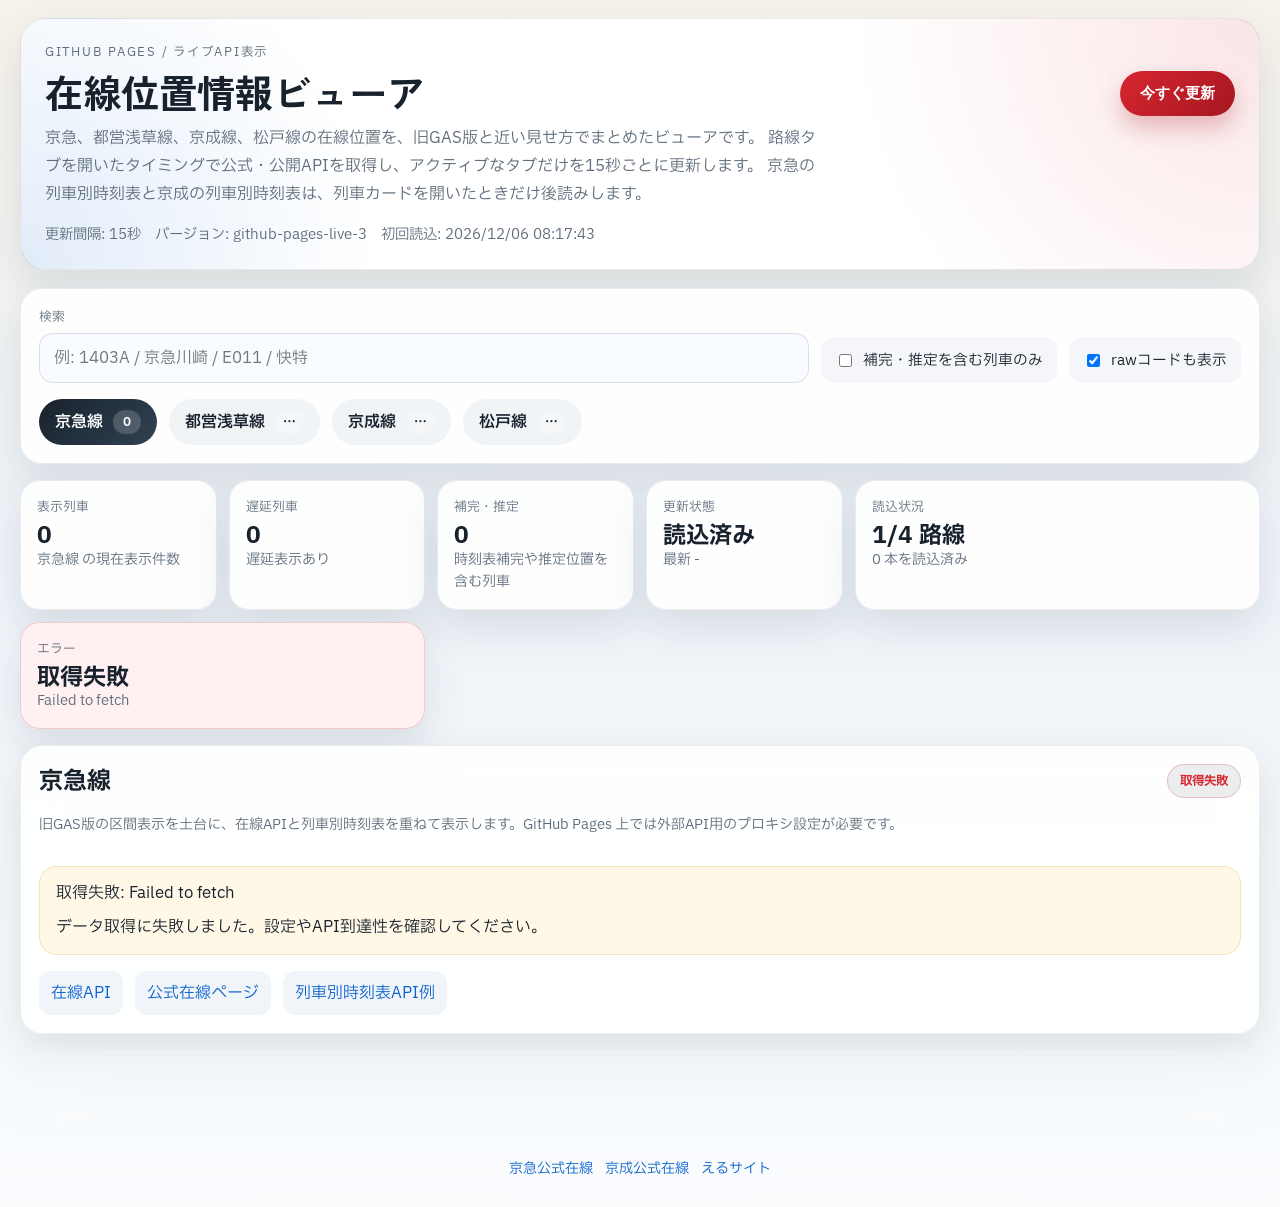
==== web/index.html @ 42c86218 "Add files via upload" ====
<!DOCTYPE html>
<html lang="ja">
  <head>
    <meta charset="utf-8">
    <meta name="viewport" content="width=device-width, initial-scale=1">
    <meta name="color-scheme" content="light">
    <title>在線位置情報ビューア</title>
    <link rel="stylesheet" href="./assets/styles.css?v=20260415-2">
  </head>
  <body>
    <div class="app-shell">
      <header class="hero">
        <div class="hero__eyebrow">GitHub Pages / ライブAPI表示</div>
        <div class="hero__main">
          <div>
            <h1>在線位置情報ビューア</h1>
            <p class="hero__lead">
              京急、都営浅草線、京成線、松戸線の在線位置を、旧GAS版と近い見せ方でまとめたビューアです。
              路線タブを開いたタイミングで公式・公開APIを取得し、アクティブなタブだけを15秒ごとに更新します。
              京急の列車別時刻表と京成の列車別時刻表は、列車カードを開いたときだけ後読みします。
            </p>
          </div>
          <button id="refreshButton" class="primary-button" type="button">今すぐ更新</button>
        </div>
        <div class="hero__meta">
          <span id="refreshMeta">更新間隔: 15秒</span>
          <span id="buildVersion">バージョン: -</span>
          <span id="buildTimestamp">初回読込: -</span>
        </div>
      </header>

      <main class="content">
        <section class="panel controls">
          <div class="controls__row">
            <label class="field">
              <span class="field__label">検索</span>
              <input id="searchInput" class="text-input" type="search" placeholder="例: 1403A / 京急川崎 / E011 / 快特">
            </label>
            <label class="toggle">
              <input id="inferredOnlyToggle" type="checkbox">
              <span>補完・推定を含む列車のみ</span>
            </label>
            <label class="toggle">
              <input id="showRawToggle" type="checkbox" checked>
              <span>rawコードも表示</span>
            </label>
          </div>
          <div id="tabBar" class="tab-bar"></div>
        </section>

        <section id="statusBar" class="status-grid"></section>
        <section id="networkMeta" class="panel info-panel"></section>
        <section id="listings" class="network-panels"></section>
      </main>

      <footer class="footer">
        <span><a href="https://app-kq.net/web/jp/html/zaisen.html" target="_blank" rel="noopener noreferrer">京急公式在線</a></span>
        <span><a href="https://zaisen.tid-keisei.jp/html/zaisen.html?line=1" target="_blank" rel="noopener noreferrer">京成公式在線</a></span>
        <span><a href="https://www.elesite-next.com/train_location" target="_blank" rel="noopener noreferrer">えるサイト</a></span>
      </footer>
    </div>

    <script src="./assets/config.js?v=20260415-2"></script>
    <script src="./assets/live-data.js?v=20260415-2"></script>
    <script src="./assets/app.js?v=20260415-2"></script>
  </body>
</html>
---- web/assets/styles.css ----
@import url('https://fonts.googleapis.com/css2?family=IBM+Plex+Sans+JP:wght@400;500;600;700&family=Zen+Kaku+Gothic+New:wght@700&display=swap');

  :root {
    --bg: linear-gradient(180deg, #f6f2ea 0%, #eef3f8 44%, #f9fbfd 100%);
    --panel: rgba(255, 255, 255, 0.9);
    --panel-strong: rgba(255, 255, 255, 0.96);
    --border: rgba(17, 24, 39, 0.08);
    --ink: #18222d;
    --muted: #5f6d7c;
    --accent: #d72731;
    --accent-dark: #a5161f;
    --shadow: 0 18px 42px rgba(35, 54, 79, 0.12);
  }

  * {
    box-sizing: border-box;
  }

  html, body {
    margin: 0;
    min-height: 100%;
    background: var(--bg);
    color: var(--ink);
    font-family: 'IBM Plex Sans JP', sans-serif;
  }

  a {
    color: #0c63cf;
    text-decoration: none;
  }

  a:hover {
    text-decoration: underline;
  }

  .app-shell {
    width: min(1240px, calc(100vw - 24px));
    margin: 18px auto 28px;
  }

  .hero,
  .panel,
  .line-panel,
  .status-card,
  .empty-state {
    border: 1px solid var(--border);
    background: var(--panel);
    backdrop-filter: blur(18px);
    box-shadow: var(--shadow);
  }

  .hero {
    position: relative;
    overflow: hidden;
    padding: 24px;
    border-radius: 26px;
    background:
      radial-gradient(circle at top right, rgba(215, 39, 49, 0.12), transparent 32%),
      radial-gradient(circle at left bottom, rgba(12, 99, 207, 0.12), transparent 28%),
      var(--panel-strong);
  }

  .hero__eyebrow {
    font-size: 0.78rem;
    letter-spacing: 0.14em;
    text-transform: uppercase;
    color: var(--muted);
  }

  .hero__main {
    display: flex;
    justify-content: space-between;
    gap: 18px;
    align-items: flex-start;
    margin-top: 10px;
  }

  .hero h1 {
    margin: 0;
    font-family: 'Zen Kaku Gothic New', sans-serif;
    font-size: clamp(1.8rem, 3vw, 2.8rem);
    line-height: 1.08;
  }

  .hero__lead {
    margin: 12px 0 0;
    max-width: 780px;
    color: var(--muted);
    line-height: 1.75;
  }

  .hero__meta {
    display: flex;
    gap: 14px;
    flex-wrap: wrap;
    margin-top: 16px;
    color: var(--muted);
    font-size: 0.9rem;
  }

  .primary-button,
  .tab-button {
    border: 0;
    cursor: pointer;
  }

  .primary-button {
    padding: 12px 20px;
    border-radius: 999px;
    background: linear-gradient(135deg, #d72731, #a5161f);
    color: #fff;
    font-weight: 700;
    font-size: 0.95rem;
    transition: transform 0.12s ease, box-shadow 0.12s ease;
    box-shadow: 0 12px 22px rgba(167, 22, 31, 0.26);
  }

  .primary-button:hover {
    transform: translateY(-1px);
  }

  .content {
    margin-top: 18px;
    display: grid;
    gap: 16px;
  }

  .panel {
    border-radius: 22px;
    padding: 18px;
  }

  .controls__row,
  .tab-bar,
  .status-grid,
  .line-panel__columns,
  .info-panel__subgrid,
  .elesite-preview,
  .source-links,
  .train-card__meta {
    display: flex;
    flex-wrap: wrap;
    gap: 12px;
  }

  .controls__row {
    align-items: end;
  }

  .field {
    min-width: 260px;
    flex: 1 1 360px;
  }

  .field__label,
  .status-card__label,
  .meta-card__label {
    display: block;
    color: var(--muted);
    font-size: 0.8rem;
    margin-bottom: 6px;
  }

  .text-input {
    width: 100%;
    padding: 12px 14px;
    border-radius: 14px;
    border: 1px solid rgba(17, 24, 39, 0.12);
    font: inherit;
    background: rgba(248, 251, 255, 0.92);
  }

  .toggle {
    display: inline-flex;
    gap: 8px;
    align-items: center;
    padding: 12px 14px;
    border-radius: 14px;
    background: rgba(244, 246, 249, 0.95);
    font-size: 0.92rem;
  }

  .tab-bar {
    margin-top: 16px;
  }

  .tab-button {
    display: inline-flex;
    gap: 10px;
    align-items: center;
    padding: 11px 16px;
    border-radius: 999px;
    background: rgba(240, 244, 247, 0.92);
    color: var(--ink);
    font: inherit;
    font-weight: 600;
  }

  .tab-button.is-active {
    background: linear-gradient(135deg, #18222d, #314252);
    color: #fff;
  }

  .tab-button__count {
    min-width: 28px;
    padding: 2px 8px;
    border-radius: 999px;
    background: rgba(255, 255, 255, 0.18);
    text-align: center;
    font-size: 0.8rem;
  }

  .status-grid {
    display: grid;
    grid-template-columns: repeat(auto-fit, minmax(180px, 1fr));
  }

  .status-card {
    border-radius: 20px;
    padding: 16px;
  }

  .status-card--wide {
    grid-column: span 2;
  }

  .status-card--error {
    background: rgba(255, 241, 242, 0.96);
    border-color: rgba(200, 40, 52, 0.2);
  }

  .status-card__value,
  .meta-card__value {
    font-size: 1.45rem;
    font-weight: 700;
    line-height: 1.1;
  }

  .status-card__hint,
  .meta-card__hint,
  .line-panel__header p,
  .info-panel__header p,
  .position-group__sub,
  .train-card__secondary,
  .train-card__note,
  .train-card__details summary,
  .timetable-row {
    color: var(--muted);
    font-size: 0.88rem;
    line-height: 1.55;
  }

  .info-panel__header,
  .line-panel__header,
  .direction-panel__heading,
  .position-group__header,
  .train-card__top,
  .alert-card__top,
  .timetable-row {
    display: flex;
    justify-content: space-between;
    gap: 12px;
    align-items: flex-start;
  }

  .info-panel__header h2,
  .line-panel__header h2,
  .direction-panel__heading h3 {
    margin: 0;
  }

  .network-pill,
  .line-panel__badge {
    padding: 7px 12px;
    border-radius: 999px;
    font-size: 0.78rem;
    font-weight: 700;
    background: rgba(24, 34, 45, 0.08);
  }

  .network-pill {
    color: var(--accent);
    border: 1px solid rgba(215, 39, 49, 0.22);
  }

  .meta-card {
    flex: 1 1 220px;
    padding: 16px;
    border-radius: 18px;
    background: rgba(245, 248, 251, 0.94);
    border: 1px solid rgba(17, 24, 39, 0.06);
  }

  .meta-card__arrow {
    display: inline-block;
    margin: 0 8px;
    color: var(--muted);
  }

  .train-card__details {
    margin-top: 10px;
    padding-top: 10px;
    border-top: 1px solid rgba(17, 24, 39, 0.08);
  }

  .train-card__details summary {
    cursor: pointer;
    color: var(--ink);
    font-weight: 600;
  }

  .elesite-preview {
    margin-top: 12px;
  }

  .timetable-list {
    margin-top: 8px;
    display: grid;
    gap: 6px;
  }

  .timetable-row {
    display: grid;
    grid-template-columns: minmax(0, 1fr) 58px 58px 48px;
    padding: 8px 10px;
    border-radius: 12px;
    background: rgba(245, 248, 251, 0.92);
  }

  .timetable-row--header {
    background: transparent;
    padding-top: 0;
    padding-bottom: 2px;
    font-size: 0.75rem;
    color: var(--muted);
  }

  .timetable-row__station {
    color: var(--ink);
    font-weight: 600;
  }

  .timetable-row__time,
  .timetable-row__type {
    text-align: right;
    font-variant-numeric: tabular-nums;
  }

  .warning-list {
    margin-top: 16px;
    padding: 14px 16px;
    border-radius: 18px;
    background: rgba(255, 248, 229, 0.95);
    border: 1px solid rgba(203, 140, 21, 0.18);
  }

  .warning-list p {
    margin: 0;
    line-height: 1.6;
  }

  .warning-list p + p,
  .alert-card + .alert-card {
    margin-top: 8px;
  }

  .alert-list {
    margin-top: 16px;
  }

  .alert-card {
    padding: 14px 16px;
    border-radius: 16px;
    background: rgba(249, 251, 253, 0.96);
    border: 1px solid rgba(17, 24, 39, 0.08);
  }

  .source-links {
    margin-top: 16px;
  }

  .source-links a {
    padding: 10px 12px;
    border-radius: 12px;
    background: rgba(241, 245, 249, 0.94);
  }

  .line-panel {
    border-radius: 24px;
    padding: 18px;
    border-top: 4px solid var(--accent);
  }

  .line-panel__header {
    margin-bottom: 14px;
  }

  .direction-panel {
    min-width: 280px;
    flex: 1 1 320px;
    padding: 14px;
    border-radius: 20px;
    background: rgba(247, 249, 252, 0.92);
    border: 1px solid rgba(17, 24, 39, 0.06);
  }

  .direction-panel__count {
    font-size: 0.85rem;
    color: var(--muted);
  }

  .position-groups {
    display: grid;
    gap: 12px;
    margin-top: 14px;
  }

  .position-group {
    padding: 14px;
    border-radius: 18px;
    background: #fff;
    border: 1px solid rgba(17, 24, 39, 0.06);
  }

  .position-group__title,
  .train-card__location {
    font-weight: 700;
  }

  .position-group__raw {
    color: var(--muted);
    font-size: 0.82rem;
    font-family: ui-monospace, SFMono-Regular, Consolas, monospace;
  }

  .train-list {
    display: grid;
    gap: 12px;
    margin-top: 12px;
  }

  .train-card {
    padding: 14px;
    border-radius: 18px;
    background: linear-gradient(180deg, rgba(252, 253, 255, 0.98), rgba(246, 249, 252, 0.95));
    border: 1px solid rgba(17, 24, 39, 0.07);
  }

  .train-card.is-research {
    border-color: rgba(203, 140, 21, 0.3);
    box-shadow: inset 0 0 0 1px rgba(203, 140, 21, 0.08);
  }

  .train-card__identity {
    display: flex;
    align-items: center;
    gap: 10px;
    flex-wrap: wrap;
  }

  .train-no {
    font-weight: 700;
    font-size: 1.02rem;
  }

  .service-badge {
    display: inline-flex;
    align-items: center;
    padding: 4px 10px;
    border-radius: 999px;
    font-size: 0.76rem;
    font-weight: 700;
  }

  .service-badge--local {
    background: rgba(38, 83, 130, 0.12);
    color: #265382;
  }

  .service-badge--express {
    background: rgba(17, 109, 101, 0.12);
    color: #116d65;
  }

  .service-badge--limited {
    background: rgba(183, 64, 32, 0.12);
    color: #b74020;
  }

  .service-badge--special {
    background: rgba(100, 58, 134, 0.12);
    color: #643a86;
  }

  .service-badge--unknown {
    background: rgba(108, 117, 125, 0.14);
    color: #5d6670;
  }

  .chip {
    display: inline-flex;
    align-items: center;
    padding: 4px 8px;
    border-radius: 999px;
    font-size: 0.75rem;
    background: rgba(15, 23, 42, 0.07);
    color: #24313d;
  }

  .chip--delay {
    background: rgba(215, 39, 49, 0.12);
    color: #aa1023;
  }

  .chip--research {
    background: rgba(203, 140, 21, 0.13);
    color: #8d5a00;
  }

  .chip--source {
    background: rgba(12, 99, 207, 0.1);
    color: #0c63cf;
  }

  .chip--owner {
    background: rgba(17, 109, 101, 0.12);
    color: #116d65;
  }

  .chip--raw {
    font-family: ui-monospace, SFMono-Regular, Consolas, monospace;
    color: var(--muted);
  }

  .footer {
    display: flex;
    flex-wrap: wrap;
    gap: 12px;
    justify-content: center;
    margin-top: 18px;
    color: var(--muted);
    font-size: 0.88rem;
  }

  .empty-state {
    padding: 32px 18px;
    border-radius: 24px;
    text-align: center;
    color: var(--muted);
  }

  .train-card__detail-status {
    padding: 12px 6px 4px;
    color: var(--muted);
    font-size: 0.88rem;
  }

  .train-card__detail-status--error {
    color: #aa1023;
  }

  @media (max-width: 760px) {
    .app-shell {
      width: min(100vw - 12px, 1240px);
      margin: 10px auto 18px;
    }

    .hero,
    .panel,
    .line-panel {
      border-radius: 20px;
      padding: 16px;
    }

    .hero__main,
    .controls__row,
    .info-panel__header,
    .line-panel__header,
    .direction-panel__heading,
    .position-group__header,
    .train-card__top {
      flex-direction: column;
      align-items: stretch;
    }

    .status-card--wide {
      grid-column: span 1;
    }

    .line-panel__columns {
      flex-direction: column;
    }
  }
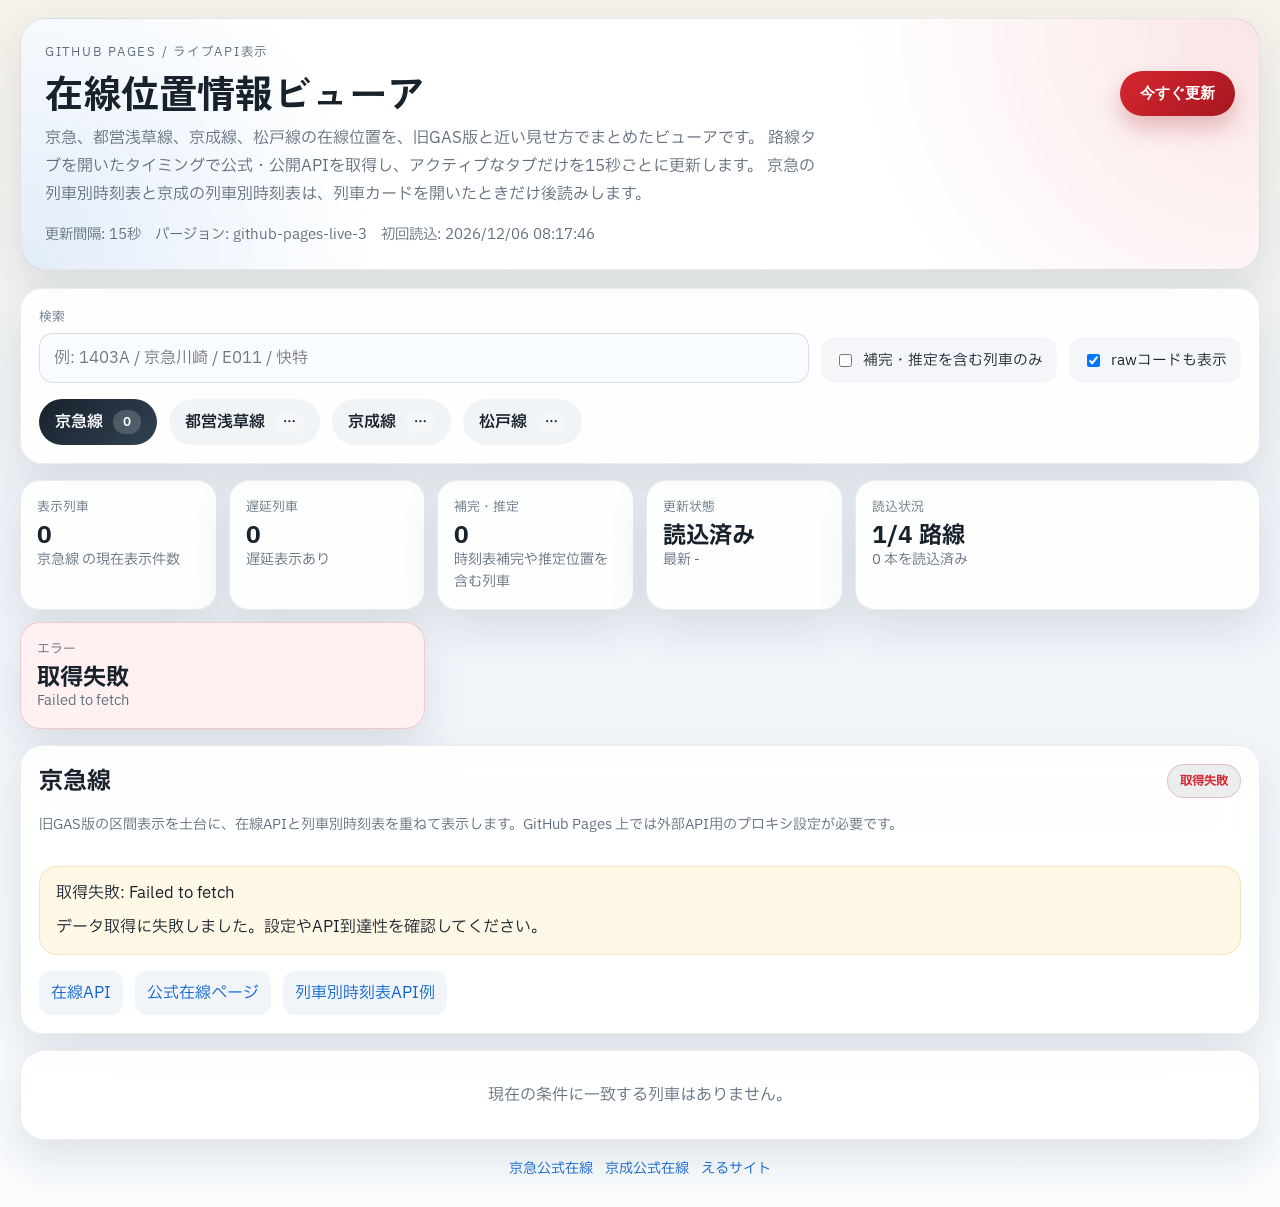
==== commit 2c9ea432: "Add files via upload" ====
--- a/web/index.html
+++ b/web/index.html
@@ -5,7 +5,7 @@
     <meta name="viewport" content="width=device-width, initial-scale=1">
     <meta name="color-scheme" content="light">
     <title>在線位置情報ビューア</title>
-    <link rel="stylesheet" href="./assets/styles.css?v=20260415-2">
+    <link rel="stylesheet" href="./assets/styles.css?v=20260415-3">
   </head>
   <body>
     <div class="app-shell">
@@ -60,8 +60,8 @@
       </footer>
     </div>
 
-    <script src="./assets/config.js?v=20260415-2"></script>
-    <script src="./assets/live-data.js?v=20260415-2"></script>
-    <script src="./assets/app.js?v=20260415-2"></script>
+    <script src="./assets/config.js?v=20260415-3"></script>
+    <script src="./assets/live-data.js?v=20260415-3"></script>
+    <script src="./assets/app.js?v=20260415-3"></script>
   </body>
 </html>
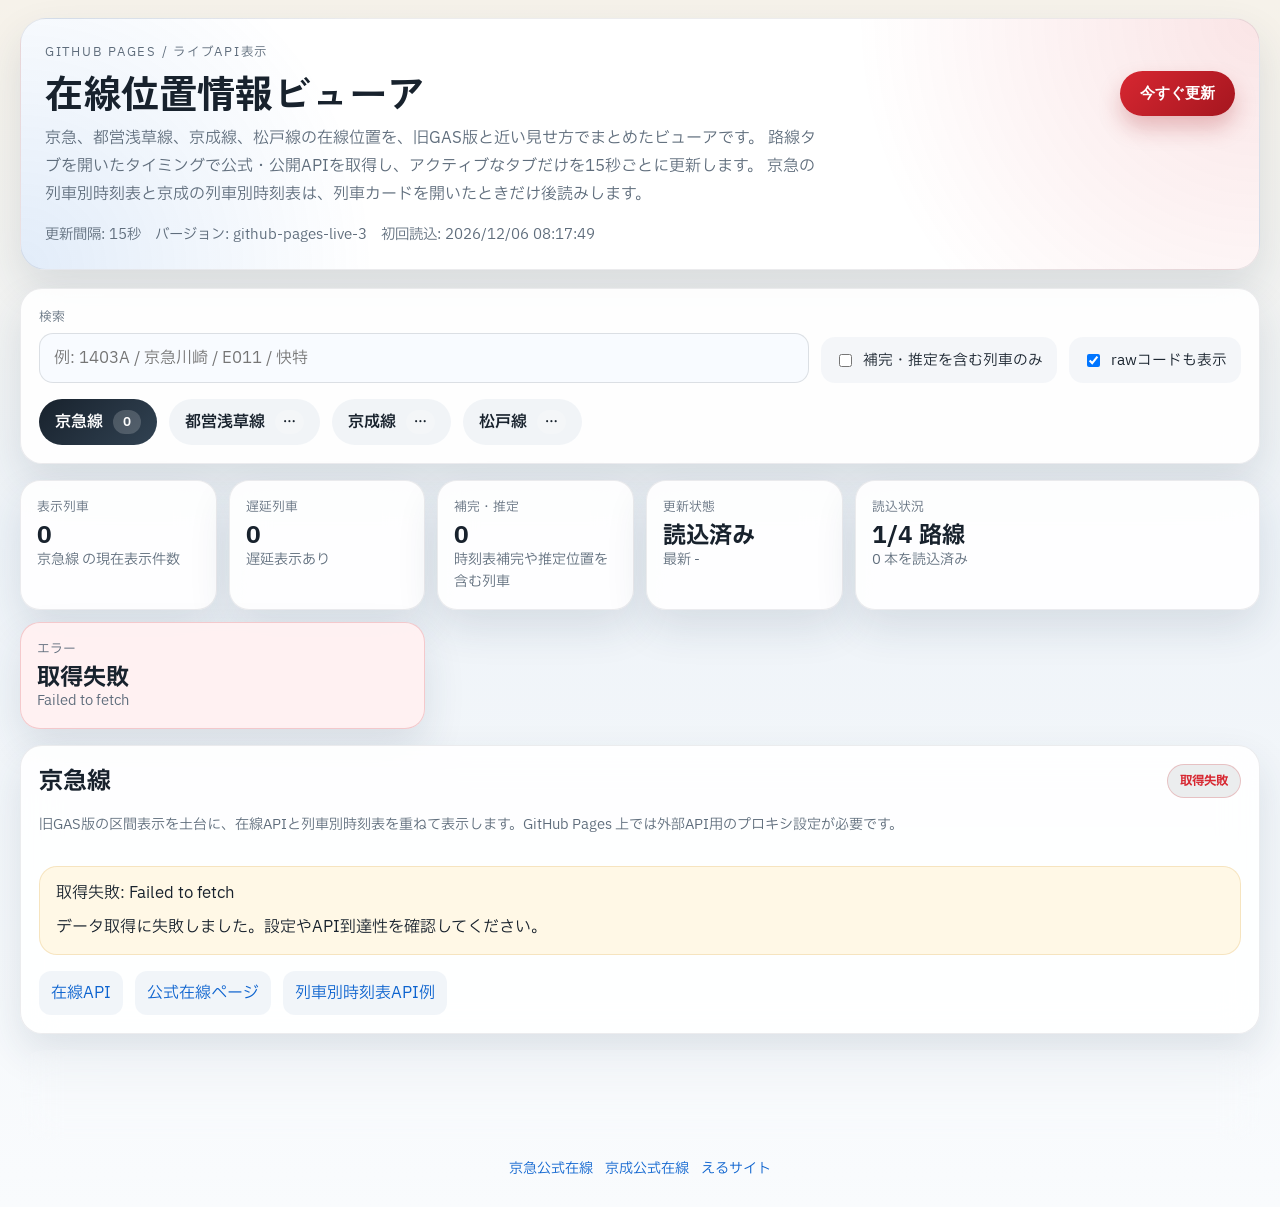
==== commit 9b8cca76: "Add files via upload" ====
--- a/web/index.html
+++ b/web/index.html
@@ -5,7 +5,7 @@
     <meta name="viewport" content="width=device-width, initial-scale=1">
     <meta name="color-scheme" content="light">
     <title>在線位置情報ビューア</title>
-    <link rel="stylesheet" href="./assets/styles.css?v=20260415-3">
+    <link rel="stylesheet" href="./assets/styles.css?v=20260415-6">
   </head>
   <body>
     <div class="app-shell">
@@ -60,8 +60,8 @@
       </footer>
     </div>
 
-    <script src="./assets/config.js?v=20260415-3"></script>
-    <script src="./assets/live-data.js?v=20260415-3"></script>
-    <script src="./assets/app.js?v=20260415-3"></script>
+    <script src="./assets/config.js?v=20260415-6"></script>
+    <script src="./assets/live-data.js?v=20260415-6"></script>
+    <script src="./assets/app.js?v=20260415-6"></script>
   </body>
 </html>
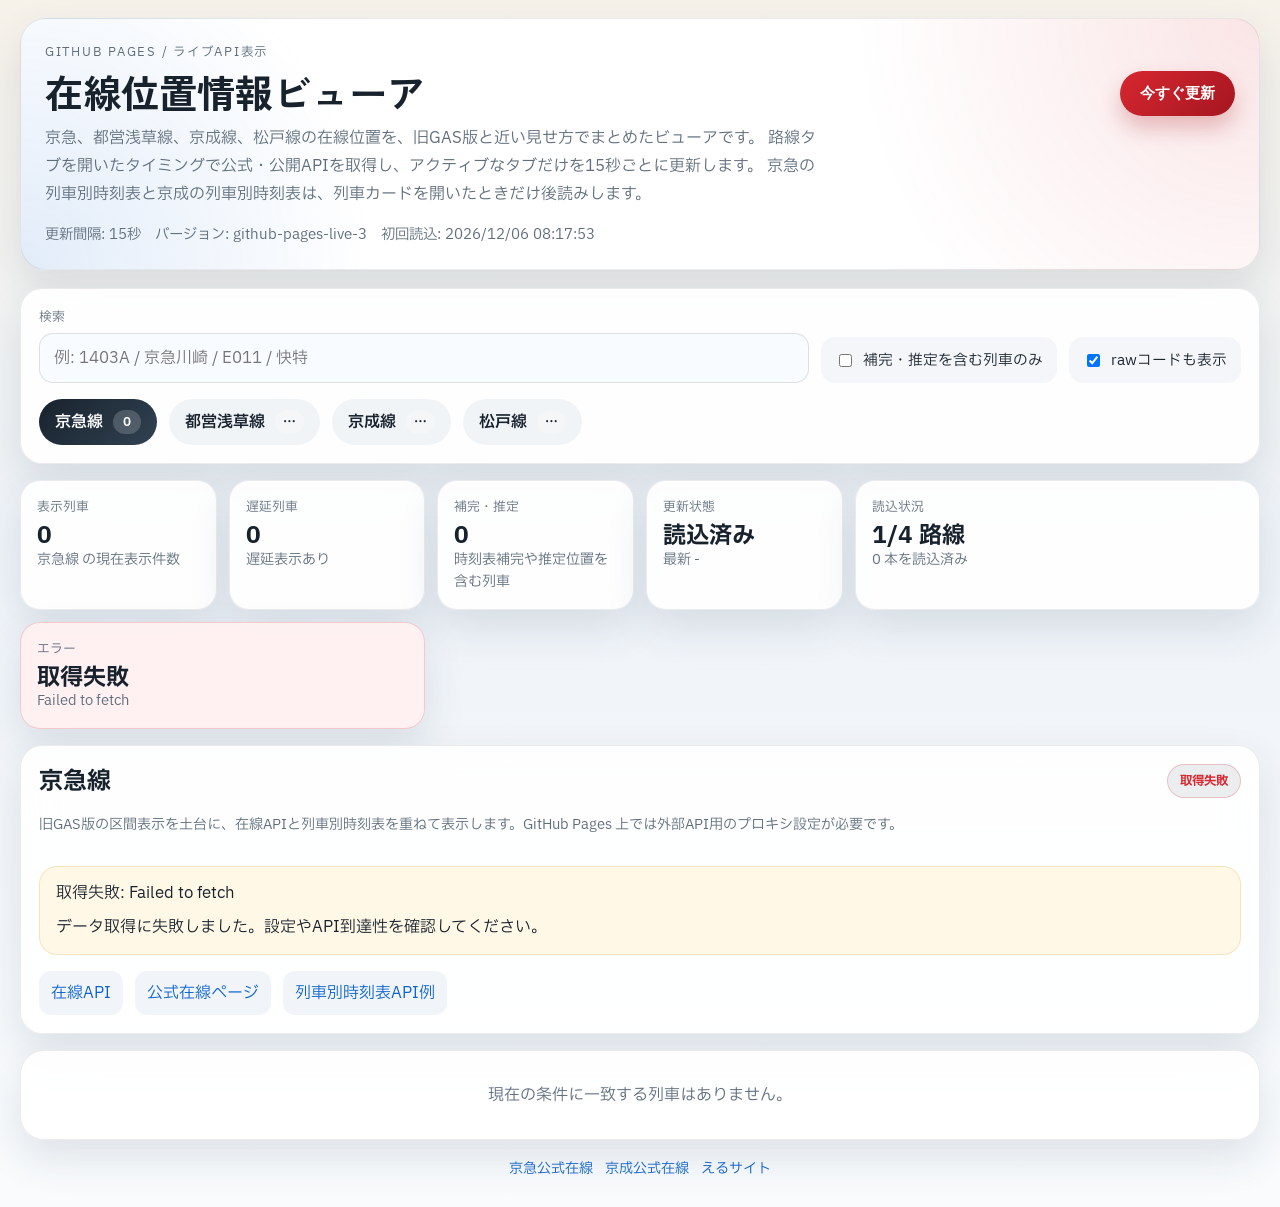
==== commit d4983d95: "Add files via upload" ====
--- a/web/index.html
+++ b/web/index.html
@@ -5,7 +5,7 @@
     <meta name="viewport" content="width=device-width, initial-scale=1">
     <meta name="color-scheme" content="light">
     <title>在線位置情報ビューア</title>
-    <link rel="stylesheet" href="./assets/styles.css?v=20260415-6">
+    <link rel="stylesheet" href="./assets/styles.css?v=20260415-7">
   </head>
   <body>
     <div class="app-shell">
@@ -60,8 +60,8 @@
       </footer>
     </div>
 
-    <script src="./assets/config.js?v=20260415-6"></script>
-    <script src="./assets/live-data.js?v=20260415-6"></script>
-    <script src="./assets/app.js?v=20260415-6"></script>
+    <script src="./assets/config.js?v=20260415-7"></script>
+    <script src="./assets/live-data.js?v=20260415-7"></script>
+    <script src="./assets/app.js?v=20260415-7"></script>
   </body>
 </html>
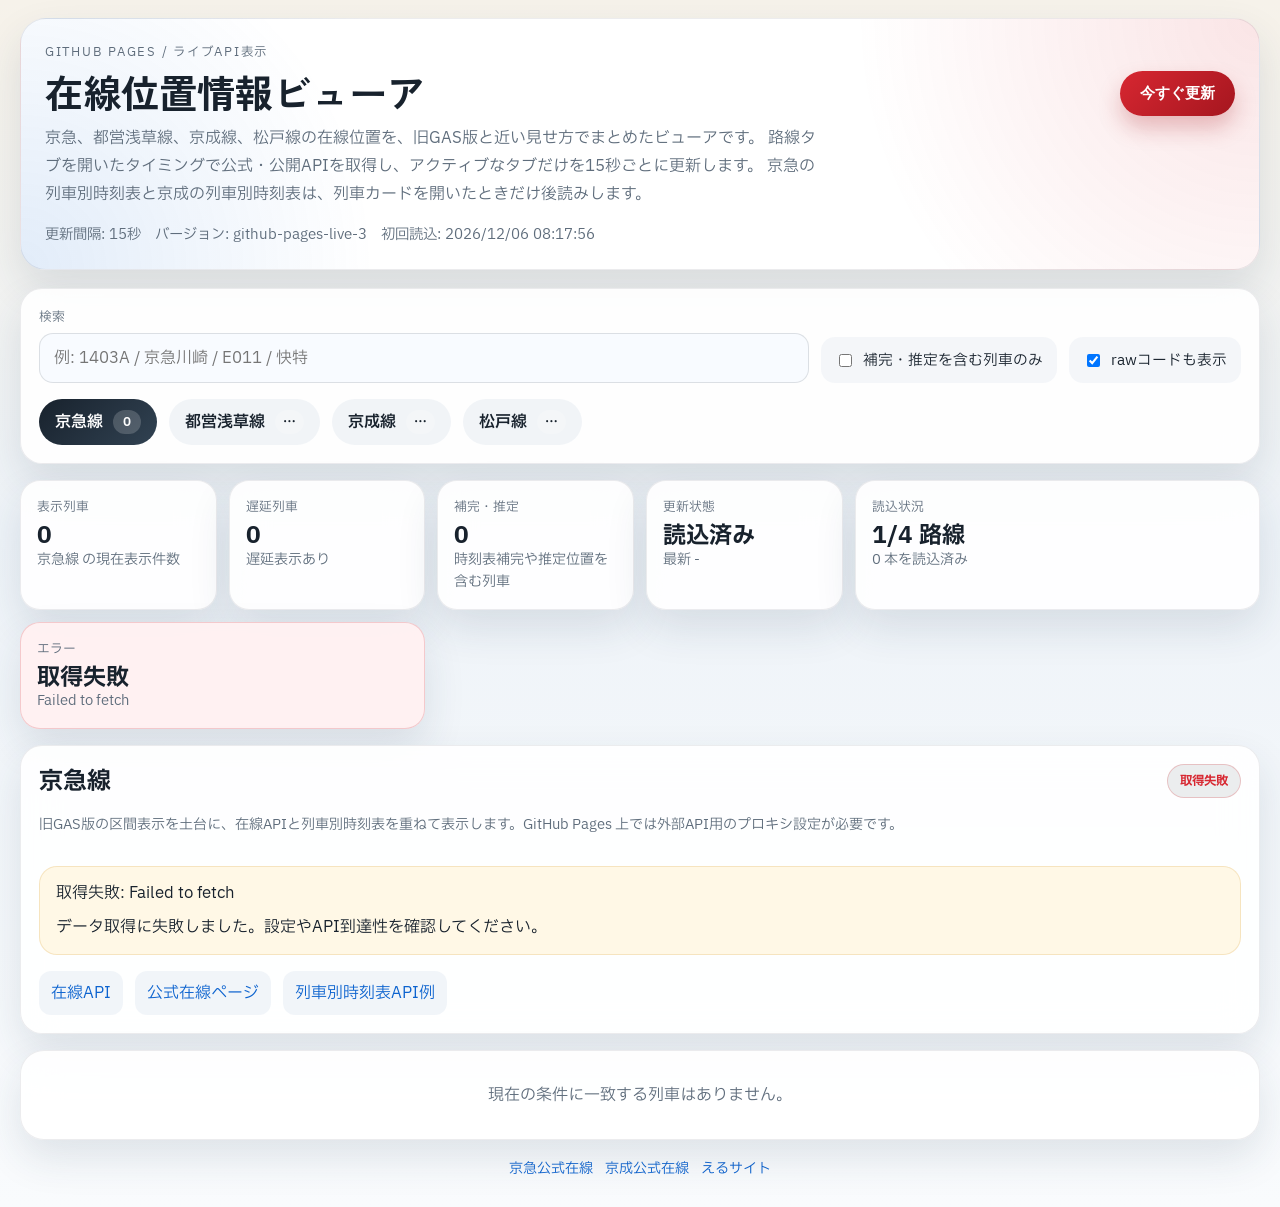
==== commit a003e138: "Add files via upload" ====
--- a/web/index.html
+++ b/web/index.html
@@ -5,7 +5,7 @@
     <meta name="viewport" content="width=device-width, initial-scale=1">
     <meta name="color-scheme" content="light">
     <title>在線位置情報ビューア</title>
-    <link rel="stylesheet" href="./assets/styles.css?v=20260415-7">
+    <link rel="stylesheet" href="./assets/styles.css?v=20260415-8">
   </head>
   <body>
     <div class="app-shell">
@@ -60,8 +60,8 @@
       </footer>
     </div>
 
-    <script src="./assets/config.js?v=20260415-7"></script>
-    <script src="./assets/live-data.js?v=20260415-7"></script>
-    <script src="./assets/app.js?v=20260415-7"></script>
+    <script src="./assets/config.js?v=20260415-8"></script>
+    <script src="./assets/live-data.js?v=20260415-8"></script>
+    <script src="./assets/app.js?v=20260415-8"></script>
   </body>
 </html>
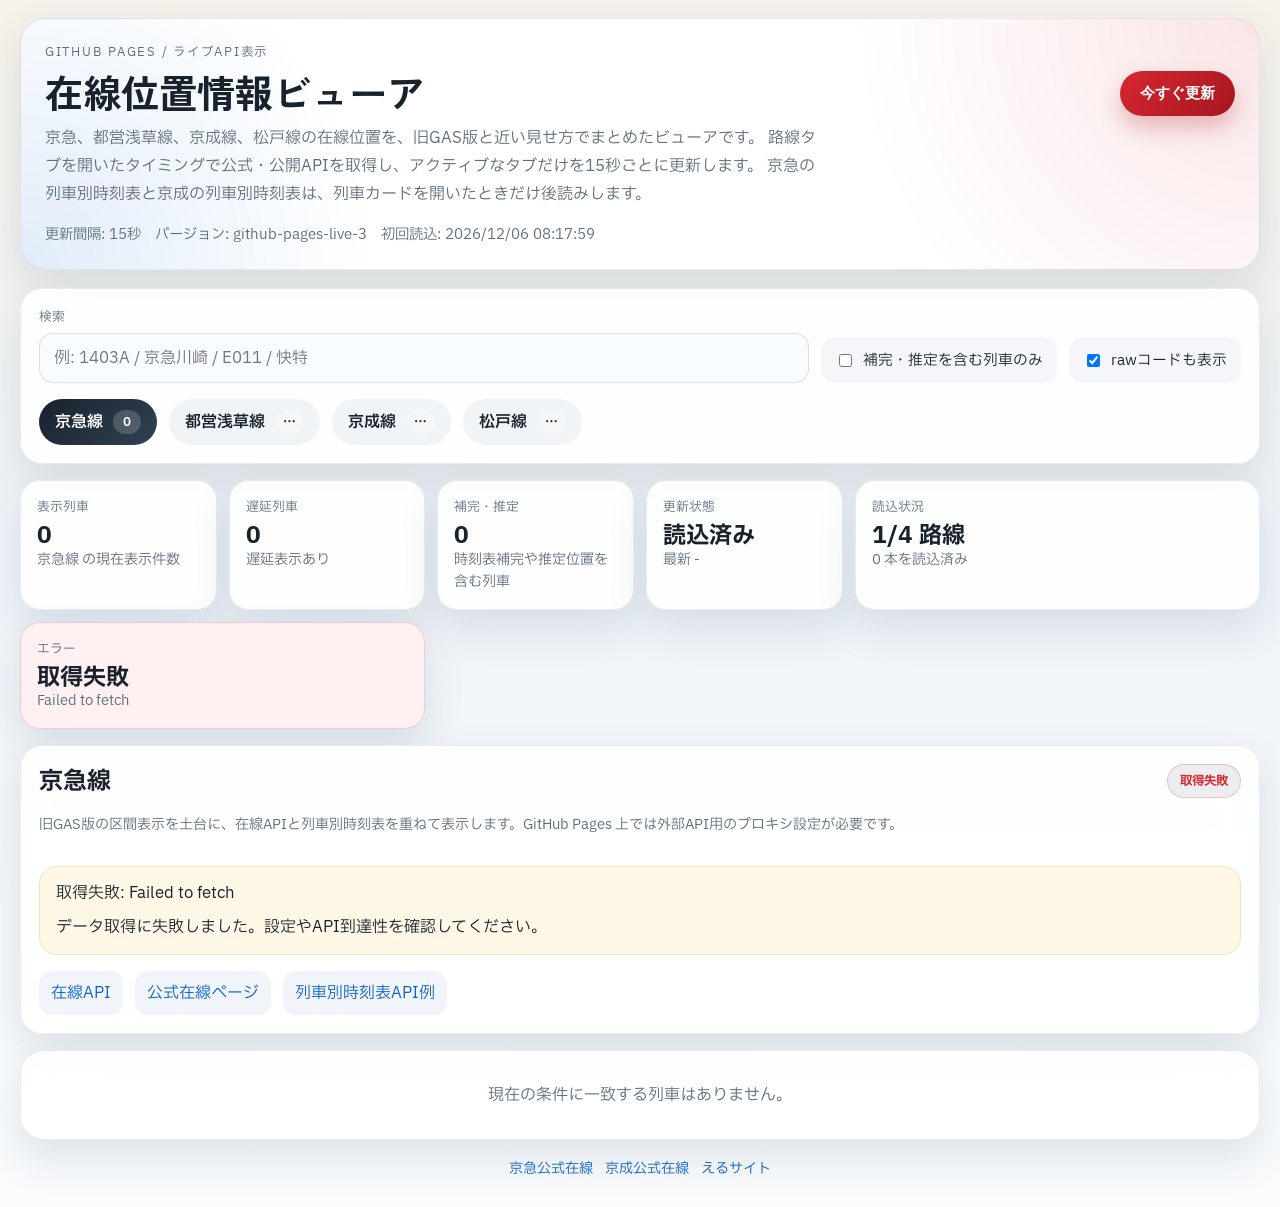
==== commit 61c71df0: "Add files via upload" ====
--- a/web/index.html
+++ b/web/index.html
@@ -5,7 +5,7 @@
     <meta name="viewport" content="width=device-width, initial-scale=1">
     <meta name="color-scheme" content="light">
     <title>在線位置情報ビューア</title>
-    <link rel="stylesheet" href="./assets/styles.css?v=20260415-8">
+    <link rel="stylesheet" href="./assets/styles.css?v=20260417-1">
   </head>
   <body>
     <div class="app-shell">
@@ -60,8 +60,8 @@
       </footer>
     </div>
 
-    <script src="./assets/config.js?v=20260415-8"></script>
-    <script src="./assets/live-data.js?v=20260415-8"></script>
-    <script src="./assets/app.js?v=20260415-8"></script>
+    <script src="./assets/config.js?v=20260625-3"></script>
+    <script src="./assets/live-data.js?v=20260625-3"></script>
+    <script src="./assets/app.js?v=20260625-3"></script>
   </body>
 </html>
--- a/web/assets/styles.css
+++ b/web/assets/styles.css
@@ -559,11 +559,11 @@
     color: #aa1023;
   }
 
-  @media (max-width: 760px) {
-    .app-shell {
-      width: min(100vw - 12px, 1240px);
-      margin: 10px auto 18px;
-    }
+  @media (max-width: 760px) {
+    .app-shell {
+      width: min(100vw - 12px, 1240px);
+      margin: 10px auto 18px;
+    }
 
     .hero,
     .panel,
@@ -572,22 +572,153 @@
       padding: 16px;
     }
 
-    .hero__main,
-    .controls__row,
-    .info-panel__header,
-    .line-panel__header,
-    .direction-panel__heading,
+    .hero__main,
+    .controls__row,
+    .info-panel__header,
+    .line-panel__header,
+    .direction-panel__heading,
     .position-group__header,
     .train-card__top {
-      flex-direction: column;
-      align-items: stretch;
-    }
-
-    .status-card--wide {
-      grid-column: span 1;
-    }
-
-    .line-panel__columns {
-      flex-direction: column;
-    }
-  }
+      flex-direction: column;
+      align-items: stretch;
+    }
+
+    .hero__lead {
+      font-size: 0.93rem;
+      line-height: 1.65;
+    }
+
+    .hero__meta {
+      gap: 8px;
+      font-size: 0.82rem;
+    }
+
+    .primary-button {
+      width: 100%;
+      justify-content: center;
+    }
+
+    .field {
+      min-width: 0;
+      flex-basis: 100%;
+    }
+
+    .toggle {
+      width: 100%;
+      padding: 11px 12px;
+      justify-content: flex-start;
+    }
+
+    .tab-bar {
+      flex-wrap: nowrap;
+      overflow-x: auto;
+      margin-inline: -2px;
+      padding: 2px 2px 6px;
+      scrollbar-width: thin;
+      -webkit-overflow-scrolling: touch;
+    }
+
+    .tab-button {
+      flex: 0 0 auto;
+      white-space: nowrap;
+    }
+
+    .status-grid {
+      grid-template-columns: 1fr;
+    }
+
+    .status-card--wide {
+      grid-column: span 1;
+    }
+
+    .line-panel__columns {
+      flex-direction: column;
+    }
+
+    .direction-panel {
+      min-width: 0;
+      padding: 12px;
+    }
+
+    .position-group,
+    .train-card {
+      padding: 12px;
+    }
+
+    .train-list,
+    .position-groups {
+      gap: 10px;
+    }
+
+    .train-card__identity {
+      gap: 8px;
+    }
+
+    .train-card__direction,
+    .direction-panel__count,
+    .position-group__raw {
+      font-size: 0.8rem;
+    }
+
+    .train-card__meta {
+      gap: 8px;
+    }
+
+    .chip {
+      padding: 4px 7px;
+      font-size: 0.72rem;
+    }
+
+    .source-links a {
+      width: 100%;
+      text-align: center;
+    }
+
+    .timetable-row {
+      grid-template-columns: minmax(0, 1fr) 52px 52px 40px;
+      gap: 8px;
+      padding: 8px;
+      font-size: 0.82rem;
+    }
+  }
+
+  @media (max-width: 520px) {
+    .hero,
+    .panel,
+    .line-panel,
+    .direction-panel,
+    .position-group,
+    .train-card {
+      border-radius: 16px;
+    }
+
+    .hero h1 {
+      font-size: 1.55rem;
+      line-height: 1.12;
+    }
+
+    .line-panel__header h2,
+    .direction-panel__heading h3 {
+      font-size: 1rem;
+    }
+
+    .status-card,
+    .panel,
+    .line-panel {
+      padding: 14px;
+    }
+
+    .train-no {
+      font-size: 0.96rem;
+    }
+
+    .service-badge {
+      font-size: 0.72rem;
+      padding: 4px 9px;
+    }
+
+    .timetable-row {
+      grid-template-columns: minmax(0, 1fr) 46px 46px 34px;
+      font-size: 0.78rem;
+    }
+  }
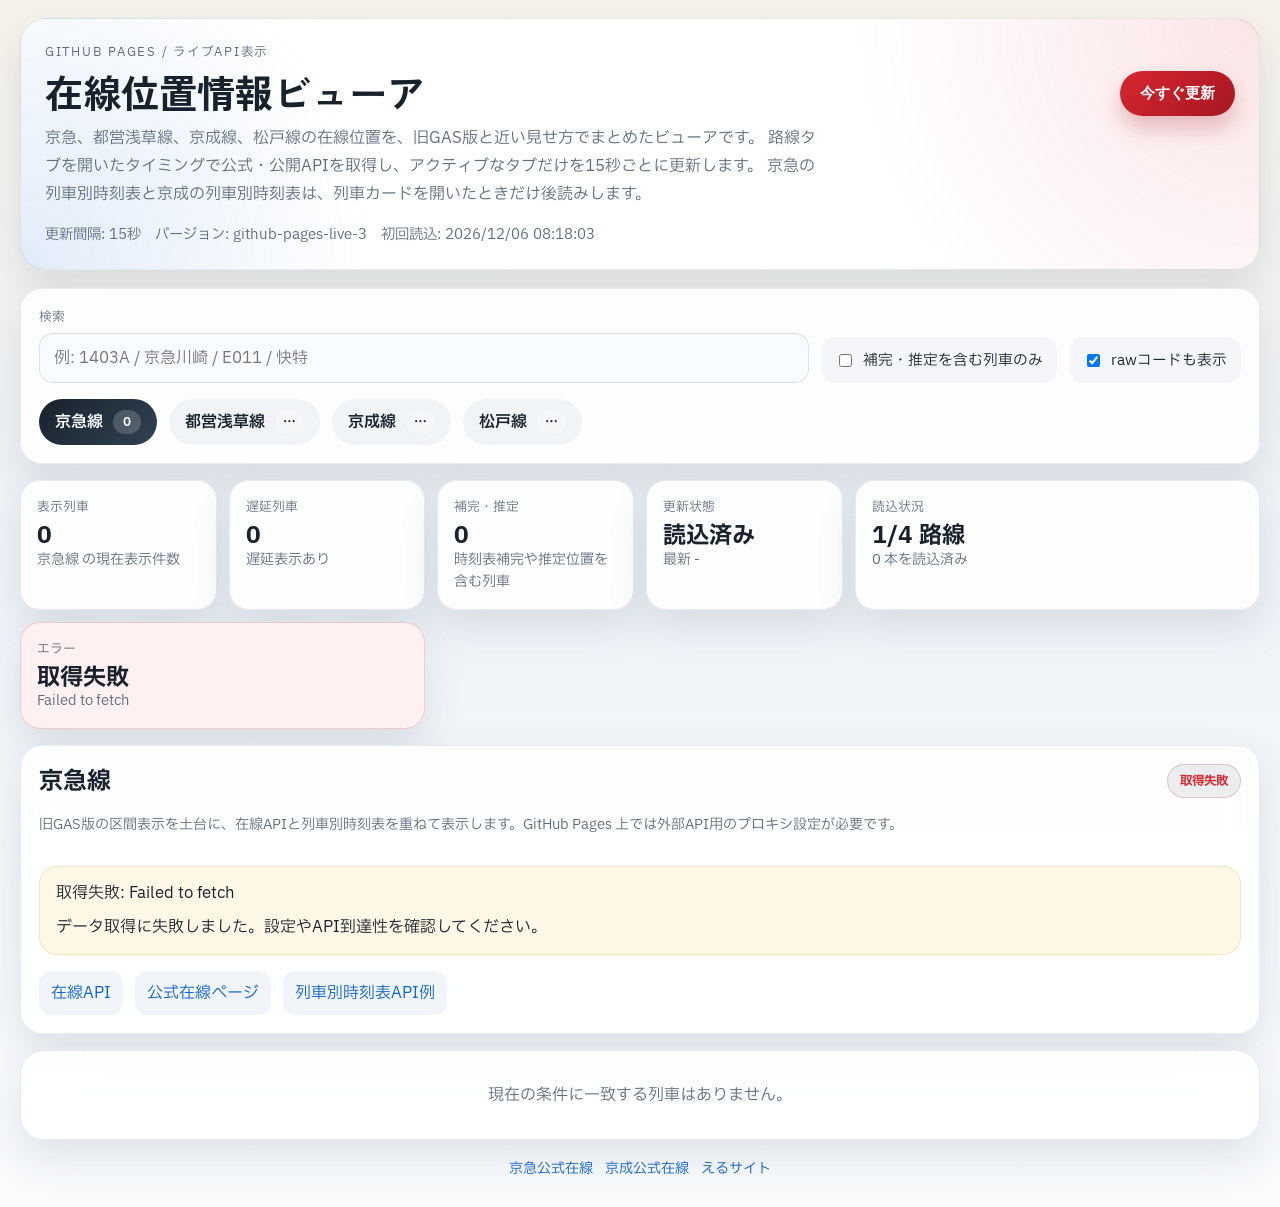
==== commit 34825dc0: "Add files via upload" ====
--- a/web/index.html
+++ b/web/index.html
@@ -60,8 +60,8 @@
       </footer>
     </div>
 
-    <script src="./assets/config.js?v=20260625-3"></script>
-    <script src="./assets/live-data.js?v=20260625-3"></script>
-    <script src="./assets/app.js?v=20260625-3"></script>
+    <script src="./assets/config.js?v=20260625-4"></script>
+    <script src="./assets/live-data.js?v=20260625-4"></script>
+    <script src="./assets/app.js?v=20260625-4"></script>
   </body>
 </html>
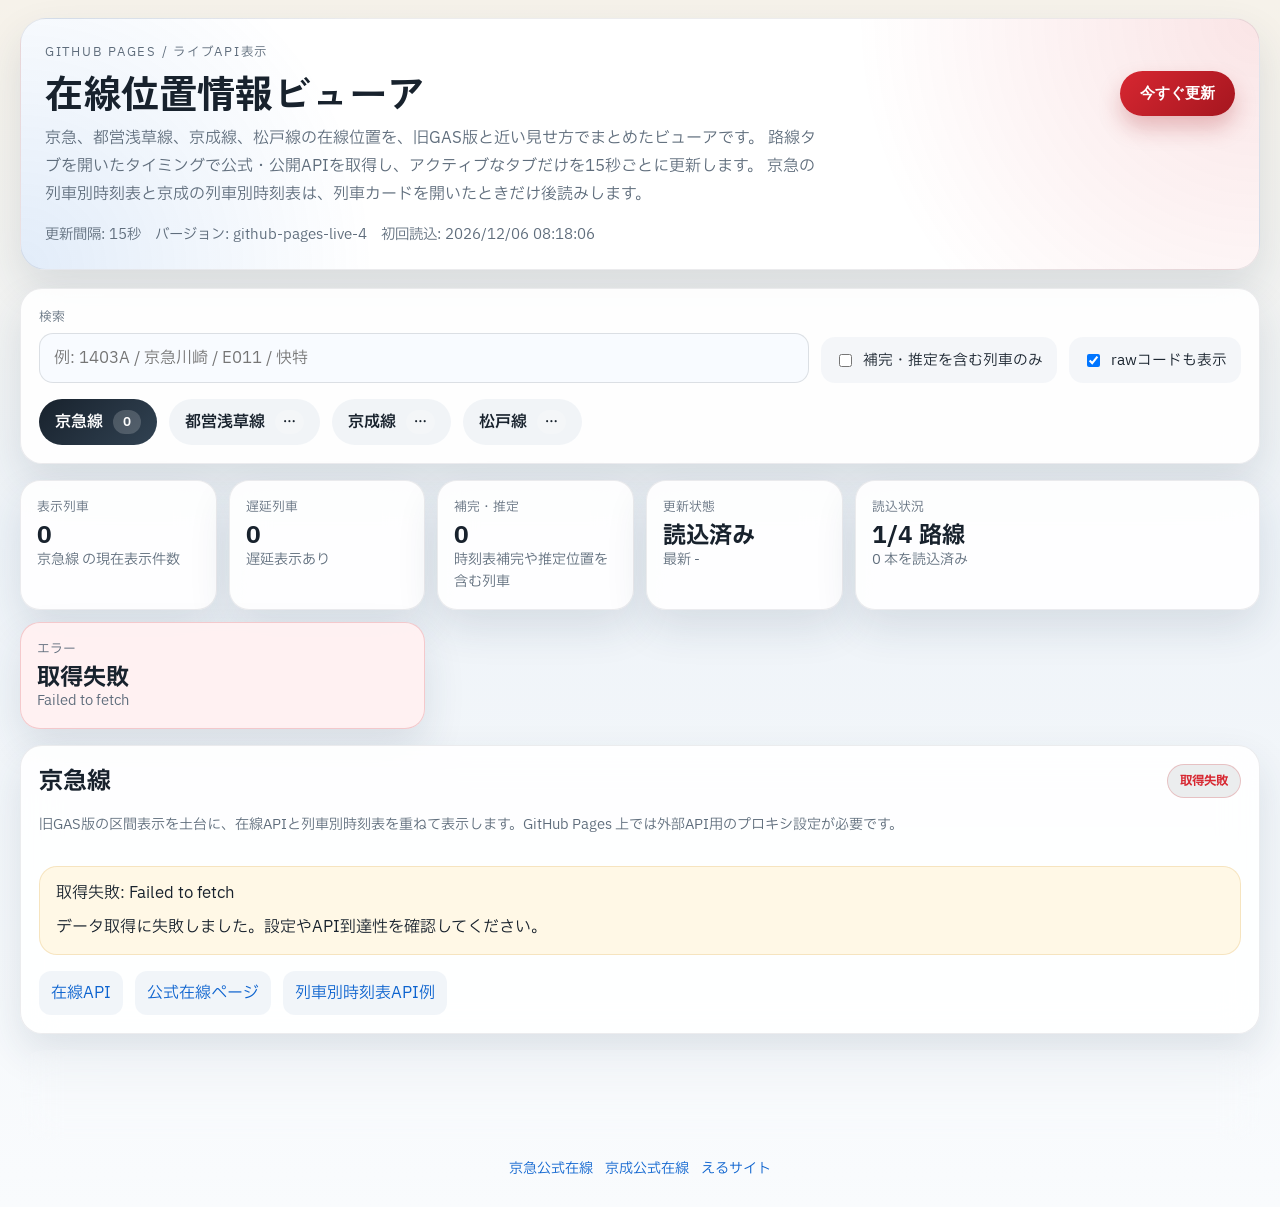
==== commit 1fa6b490: "Add files via upload" ====
--- a/web/index.html
+++ b/web/index.html
@@ -60,8 +60,8 @@
       </footer>
     </div>
 
-    <script src="./assets/config.js?v=20260625-4"></script>
-    <script src="./assets/live-data.js?v=20260625-4"></script>
-    <script src="./assets/app.js?v=20260625-4"></script>
+    <script src="./assets/config.js?v=20261014-1"></script>
+    <script src="./assets/live-data.js?v=20261014-1"></script>
+    <script src="./assets/app.js?v=20261014-1"></script>
   </body>
 </html>
